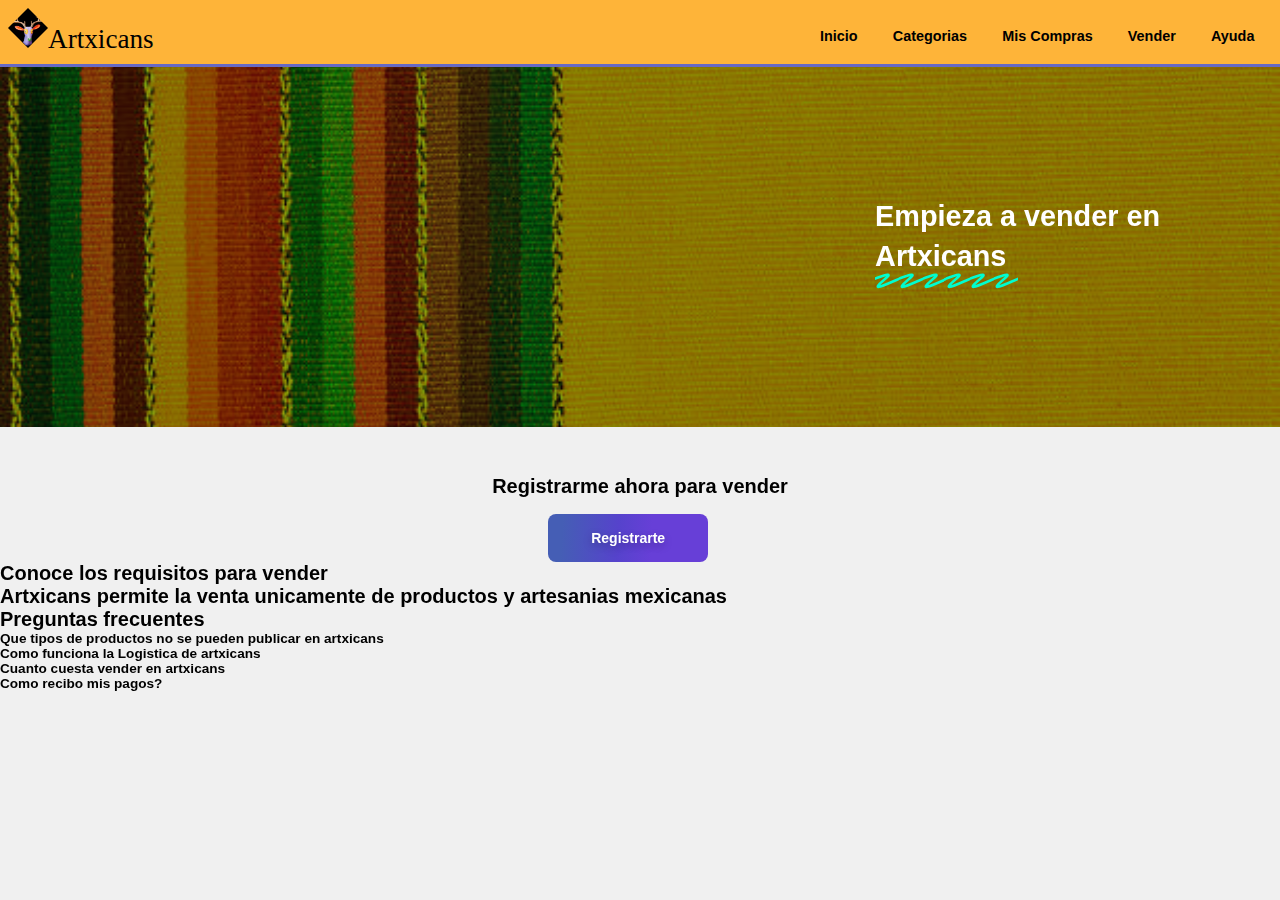
==== pages/sell.html @ db5d4f75 "Inicio de proyecto" ====
<!DOCTYPE html>
<html lang="en">
<head>
    <meta charset="UTF-8">
    <meta http-equiv="X-UA-Compatible" content="IE=edge">
    <meta name="viewport" content="width=device-width, initial-scale=1.0">
    <link rel="shortcut icon" href="/assets/logo/a.png" />
    <link rel="stylesheet" href="../styles/header/header.css"">
    <link rel="stylesheet" href="../styles/pages/sellers.css">
    <link rel="stylesheet" href="../index.css"> 

    <title>Artxicans</title>
</head>
<body>

    <!-- Header -->
    <header class="header">
        <nav class="navigation">
            <div class="logo">
                <a href="../index.html"><img src="../assets/imgimg.jpg">Artxicans</a>
            </div>
            <button class="burger-btn">
                <svg xmlns="http://www.w3.org/2000/svg" width="30" height="30" viewBox="0 0 24 24"><path d="M4 6H20V8H4zM4 11H20V13H4zM4 16H20V18H4z"/></svg>
                <svg class="none" xmlns="http://www.w3.org/2000/svg" width="30" height="30" viewBox="0 0 24 24"><path d="M16.192 6.344L11.949 10.586 7.707 6.344 6.293 7.758 10.535 12 6.293 16.242 7.707 17.656 11.949 13.414 16.192 17.656 17.606 16.242 13.364 12 17.606 7.758z"/></svg>
            </button>

            <div class="navbar" id="navbar">
                <ul class="navList">
                    <li class="navItem"><a href="">Inicio</a></li>
                    <li class="navItem"><a href="">Categorias</a></li>
                    <li class="navItem"><a href="">Mis Compras</a></li>
                    <li class="navItem"><a href="./pages/sell.html">Vender</a></li>
                    <li class="navItem"><a href="">Ayuda</a></li>
                </ul>
            </div>
        </nav>
    </header>

    <!-- Sell page -->
    <section class="sell">
        <div class="overlay"></div>
        <img src="../assets/utilities/bg_sell_1.jpg" alt="">
        <div class="sellContent container">
            <div class="textDiv">
                <h1 class="sellTitle">Empieza a vender en <p class="fancy">Artxicans</p></h1>
            </div>
        </div>
    </section>

    <section class="sign-sellers">
        <h3>Registrarme ahora para vender</h3>
        <button class="sign-btn">Registrarte</button>
    </section>
    <h3>Conoce los requisitos para vender</h3>
      <h3>Artxicans permite la venta unicamente de productos y artesanias mexicanas</h3>
      <h3>Preguntas frecuentes</h3>
      <h5>Que tipos de productos no se pueden publicar en artxicans</h5>
      <h5>Como funciona la Logistica de artxicans</h5>
      <h5>Cuanto cuesta vender en artxicans</h5>
      <h5>Como recibo mis pagos?</h5>

      <script src="../js/Burgerbtn.js"></script>
</body>
</html>
---- styles/header/header.css ----
/* Mobile first */
.header {
  position: fixed;
  background: var(--first-color);
  width: 100%;
  padding: 0.6rem;
  z-index: 1000;
  bottom: 0;
}
.navigation{
  display: flex;
  align-items: center;
  justify-content: space-between;
}
.burger-btn{
  display: block;
  background-color: var(--second-alpha-color);
  border: 0;
  border-radius: 5px;
  cursor: pointer;
  outline: thin solid var(--second-color);
  padding: 0.5rem 1rem;
  z-index: 999;
}
.burger-btn svg{
  fill: var(--white-color);
}
.icon{
  display: block;
  width: 45px;
  height: 45px;
}
.none{
  display: none;
}
.logo a{
  font-family: 'Bungee Inline', cursive;
  font-size: 1.7rem;
  text-decoration: none;
  color: var(--black-color);
}
.logo > a > img{
  
  width: 40px;
  height: 40px;
  clip-path: polygon(50% 0%, 100% 50%,50% 100%,0% 50%);
  transition: all .5s ease-in-out;
-webkit-transition: all .5s ease-in-out;
-o-transition: all .5s ease-in-out;
}
.logo > a > img:hover{
  clip-path: polygon(100% 0%,100% 100%, 0% 100%,0% 0%);
}

.rounded-logo:hover{
  clip-path: polygon(50% 0%, 100% 50%,50% 100%,0% 50%);
  -o-clip-path: polygon(50% 0%, 100% 50%,50% 100%,0% 50%);
  clip-path: polygon(50% 0%, 100% 50%,50% 100%,0% 50%);
  transition: all 1s ease-in-out;
  -webkit-transition: all .5s ease-in-out;
  -o-transition: all 1s ease-in-out;
}

@media screen and (max-width:768px){
.navbar{
  background-color: hsl(238, 45%, 59%);
  position: absolute;
  height:max-content;
  padding: 2rem;
  width: 100%;
  bottom: 0;
  right: -500%;
  box-shadow: 0 2px 4px rgba(209,209,209,0.904);
  transition: 0.8s ease;
  z-index: 1000;
}
.navbar > .navList{
  flex-direction: column;
  justify-content: center;
  width: 100%;
  margin: auto;
}

.navbar > .navList > .navItem{
  padding: 1.2rem 0;
  text-align: center;
}
.navbar > .navList > .navItem > a{
  color: var(--white-color);
  font-size: 1rem;
  font-weight: 600;
}
.navbar > .navList > .navItem > a:hover{
  color: var(--first-color);
  text-decoration: none;
}
.navbar.is-active{
  right:0;
  margin-bottom: 4.4rem; 
}
.headerBtn{
  display: none !important;
}
}

.navbar > .navList > .navItem > a:hover{
  color: hsl(238, 45%, 59%);
}
/* Desktop */

@media screen and (min-width:769px){
  .header{
    position: sticky;
    top: 0;
    padding: 0.5rem;
    height: calc(var(--header-height) - 0.5rem);
    border-bottom: 3px solid var(--second-alpha-color);
  }
  .burger-btn{
    display: none;
  }
  
  .navbar > .navList{
    margin-top: 0.5rem;
    display: flex;
    align-items: center;
    justify-content: center;
    flex-direction: row;
  }
  .navbar > .navList > .navItem > a{
    color: var(--black-color);
    padding: 0rem 0.2rem;
    font-size: 0.9rem;
    font-weight: 600;
  }

  .headerBtn{
    color: var(--black-color);
    font-weight: 500;
  }
  .btn:hover{
    transition: 0.5s ease-in-out;
    background: hsl(238, 45%, 59%,0.8);
  }
  .loginBtn > a{
    color: var(--white-color);
  }
  .loginBtn{
    background: none;
    border: 2px solid var(--second-alpha-color)!important;
  }
  .signBtn{
    background: transparent !important;
    border: 2px solid var(--second-alpha-color) !important;
  }
  .signBtn > a{
    font-weight: bold;
    color: black;
  }
  .signBtn:hover{
    background: hsl(0, 44%, 94%,0.3) !important;
  }
  .icon{
    display: none;
  }

}
@media screen and (min-width:960px){
 .navbar > .navList > .navItem{
  padding: 0 0.9rem;
  }
}
---- styles/pages/sellers.css ----
.sell{
    width: 100%;
    height: 30vh;
    position: relative;
    display: flex;
    align-items: center;
    justify-content: center;
    margin: auto;
}
.sell > .overlay{
    position: absolute;
    height: 100%;
    width: 100%;
    background:rgb(70, 83, 7);
    top:0;
    bottom: 0;
    z-index: 1;
    mix-blend-mode: hard-light; 
}
.sell > img{
    position: absolute;
    height: 100%;
    width: 100%;
    top: 0;
    bottom: 0;
    object-fit: cover;
}
.sellContent{
    width: 100%;
    height: max-content;
    padding: 0 1.5rem 1rem;
    display: flex;
    row-gap: 1rem;
    flex-direction: column;
    align-items: flex-end;
    justify-content: center;
    margin: auto;
    color: var(--white-color);
    z-index: 100;
    
}
.sell > .sellContent > .textDiv{
    padding: 1rem 0;
}
.sellTitle{
    font-weight: bold;
    position: relative;
    font-size: 1.5rem;
}

.fancy{
    position: relative;
    white-space: nowrap;
}
.fancy::after{
    --deco-height: 1rem;
    content: "";
    position: absolute;
    left: 0;
    width:50%;
    bottom: calc(var(--deco-height) * -0.625);
    height: var(--deco-height);
    background-image: url("data:image/svg+xml,%3Csvg width='100' height='64' fill='none' xmlns='http://www.w3.org/2000/svg'%3E%3Cg clip-path='url(%23a)'%3E%3Cpath d='M-17 30.5C-1 22 72-4 54 13 37.9 28.2-2.5 57.5 16 55.5s72-29 104-40' stroke='%2300FDCF' stroke-width='10'/%3E%3C/g%3E%3Cdefs%3E%3CclipPath id='a'%3E%3Cpath fill='%23fff' d='M0 0h100v64H0z'/%3E%3C/clipPath%3E%3C/defs%3E%3C/svg%3E%0A");
    background-size: auto 100%;
    background-repeat: round;
    background-position: 0em;
}

.sign-sellers{
    margin-top: 2rem;
    width: 100%;
    display: grid;
    place-content: center;
}
.sign-sellers > button{
    margin-top: 1rem;
}
.sign-btn{
  background-image: linear-gradient(92.88deg, #455EB5 9.16%, #5643CC 43.89%, #673FD7 64.72%);
  border-radius: 8px;
  border-style: none;
  box-sizing: border-box;
  color: #FFFFFF;
  cursor: pointer;
  flex-shrink: 0;
  font-family: "Inter UI","SF Pro Display",-apple-system,BlinkMacSystemFont,"Segoe UI",Roboto,Oxygen,Ubuntu,Cantarell,"Open Sans","Helvetica Neue",sans-serif;
  font-size: 14px;
  font-weight: 600;
  height: 3rem;
  margin-left: 3.5rem;
  width: 10rem;
  padding: 0 1rem;
  text-align: center;
  text-shadow: rgba(0, 0, 0, 0.25) 0 3px 8px;
  transition: all .5s;
  user-select: none;
  -webkit-user-select: none;
  touch-action: manipulation;
}

.sign-btn:hover{
    box-shadow: rgba(80, 63, 205, 0.5) 0 1px 30px;
    transition-duration: .1s;
}

@media screen and (min-width:768px){
    .sell{
        height: 40vh;
    }
    .sellTitle{
        font-size: 1.8rem;
        padding: 0 6rem 0 0;
    }
    .sign-sellers{
        margin-top: 3rem;
    }
    .sign-btn{
        padding: 0 2.6rem;
    }
    
}
@media sceen and (min-width:1024px){
    .sellTitle{
        font-size: 2rem;
    }
}
---- index.css ----
/* Custom Properties */
:root{
    --first-color: #feb439;
    --first-alpha-color: #FDD100;
    --second-color: #7D3C98;
    --second-alpha-color: #6669c5;
    --black-color: black;
    --white-color: white;
    --black-alpha-color: rgba(0,0,0,0.5);
    --white-alpha-color: rgba(255,255,255,0.5);
    --opacity-color: rgba(8,75,138,0.7);
    --font: "RaleWay",sans-serif;
    --max-width: 1200px;
    --header-height: 4.7rem;
    --link-color: #509ee3;
    --card-bg:rgb(225,225,235);
    --card-hover:rgb(255,255,255);
  }
  
  /* Reset */
  * {
      padding:0;
      margin:0;
      -webkit-box-sizing: border-box;
      -moz-box-sizing: border-box;
      box-sizing: border-box;
  }
  html{
    box-sizing: border-box;
    font-family: var(--font);
    font-size: 16px;
    scroll-behavior: smooth;
  }
  
  *,
  *::after,
  *::before{
    box-sizing: inherit;
  }
  body{
    margin: 0;
    overflow-x: hidden;
    color: var(--black-color);
    background-color: rgb(240, 240, 240);;
  }
  a{
    color: var(--link-color);
    transition: all 0.5s ease-out; 
    text-decoration: none;
  }
  li{
    list-style: none;
  }
  a:hover{
    opacity: 0.75;
  }
  h1{
    margin: 0;
    font-size: 2rem;
  }
  h2{
    margin: 0;
    font-size: 1.5rem;
  }
  h3{
    margin: 0;
    font-size: 1.25rem;
  }
  h4{
    margin: 0;
    font-size: 1rem;
  }
  h5{
    margin: 0;
    font-size: 0.85rem;
  }
  h6{
    margin: 0;
    font-size: 0.7rem;
  }
  img{
    max-width: 100%;
    height: auto;
  }
  p{
    line-height: 1.6;
  }
  .grid{
    display: grid;
    align-items: center;
  }
  .container{
    padding-left: 1.5rem;
    padding-right: 1.5rem;
  }
  .flex{
    display: flex;
    align-items: center;
  }
  .btn{
    padding: .4rem 1.5rem;
    background-color: var(--second-alpha-color);
    border: none;
    outline: none;
    border-radius: 3rem;
    cursor: pointer;
  }
  /* Por si un usuario quiere tiene algun monitos grande o hacen un zoom de > 125% */
  @media screen and (min-width:2560px){
      body{
        zoom:1.7;
      }
  }
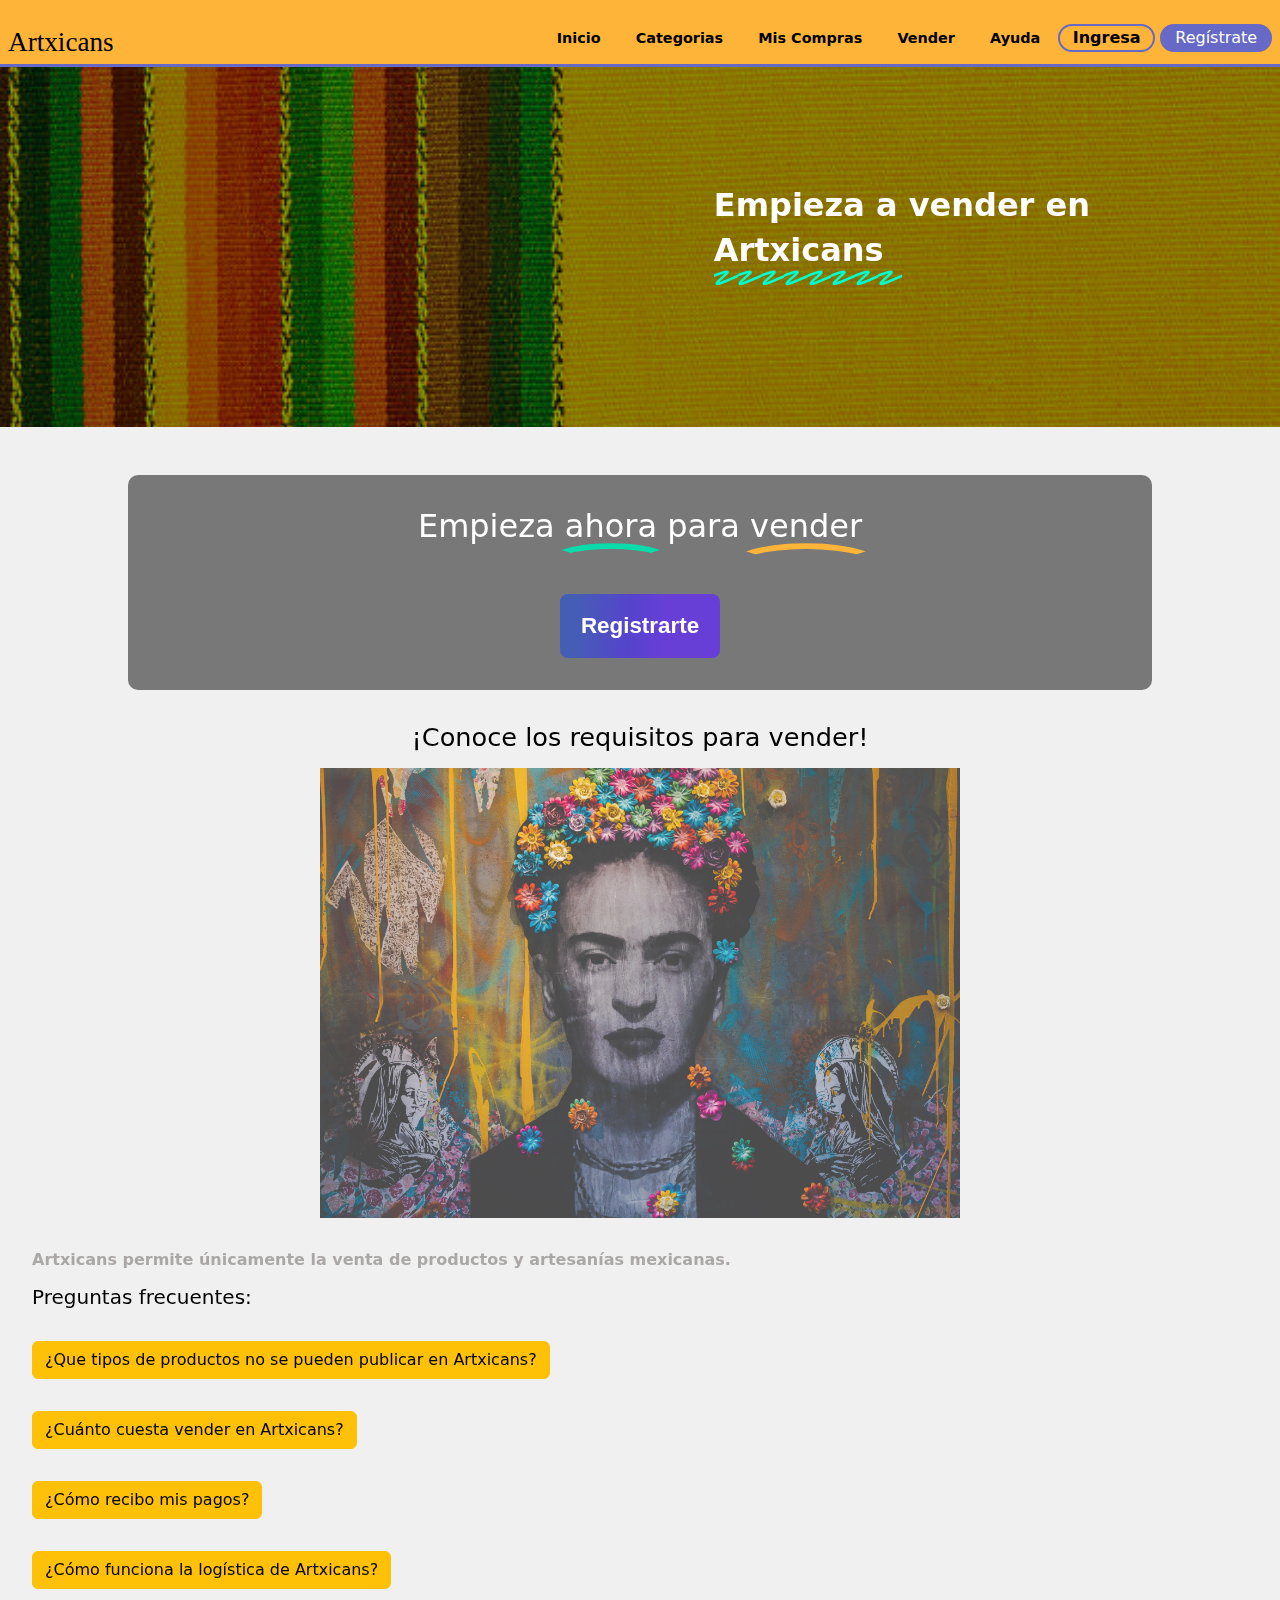
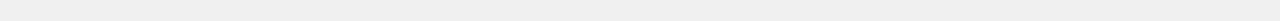
==== commit 514ad048: "Bootstrap y mejora de interfaz" ====
--- a/pages/sell.html
+++ b/pages/sell.html
@@ -4,12 +4,14 @@
     <meta charset="UTF-8">
     <meta http-equiv="X-UA-Compatible" content="IE=edge">
     <meta name="viewport" content="width=device-width, initial-scale=1.0">
+    <link rel="stylesheet" href="../styles/bootstrap-5.2.3-dist/css/bootstrap.min.css">
     <link rel="shortcut icon" href="/assets/logo/a.png" />
+    <link rel="stylesheet" href="../styles/pages/sellers.css">
     <link rel="stylesheet" href="../styles/header/header.css"">
-    <link rel="stylesheet" href="../styles/pages/sellers.css">
     <link rel="stylesheet" href="../index.css"> 
 
-    <title>Artxicans</title>
+
+    <title>Sell -Artxicans</title>
 </head>
 <body>
 
@@ -17,7 +19,7 @@
     <header class="header">
         <nav class="navigation">
             <div class="logo">
-                <a href="../index.html"><img src="../assets/imgimg.jpg">Artxicans</a>
+                <a href="../index.html"><!-- <img src="../assets/imgimg.jpg"> -->Artxicans</a>
             </div>
             <button class="burger-btn">
                 <svg xmlns="http://www.w3.org/2000/svg" width="30" height="30" viewBox="0 0 24 24"><path d="M4 6H20V8H4zM4 11H20V13H4zM4 16H20V18H4z"/></svg>
@@ -26,11 +28,21 @@
 
             <div class="navbar" id="navbar">
                 <ul class="navList">
-                    <li class="navItem"><a href="">Inicio</a></li>
+                    <li class="navItem"><a href="../index.html">Inicio</a></li>
                     <li class="navItem"><a href="">Categorias</a></li>
                     <li class="navItem"><a href="">Mis Compras</a></li>
-                    <li class="navItem"><a href="./pages/sell.html">Vender</a></li>
-                    <li class="navItem"><a href="">Ayuda</a></li>
+                    <li class="navItem"><a href="./sell.html">Vender</a></li>
+                    <li class="navItem"><a href="./help.html">Ayuda</a></li>
+                    <div class="headerBtn">
+                        <!-- <a href="#login"> -->
+                        <button class="loginBtn" onclick="location.href='#login'">
+                          <a>Ingresa</a>
+                        </button>
+                        <!-- </a> -->
+                        <button class="signBtn" onclick="location.href='#signup'">
+                          <a>Regístrate</a>
+                        </button>
+                      </div>
                 </ul>
             </div>
         </nav>
@@ -48,17 +60,85 @@
     </section>
 
     <section class="sign-sellers">
-        <h3>Registrarme ahora para vender</h3>
-        <button class="sign-btn">Registrarte</button>
-    </section>
-    <h3>Conoce los requisitos para vender</h3>
-      <h3>Artxicans permite la venta unicamente de productos y artesanias mexicanas</h3>
-      <h3>Preguntas frecuentes</h3>
-      <h5>Que tipos de productos no se pueden publicar en artxicans</h5>
-      <h5>Como funciona la Logistica de artxicans</h5>
-      <h5>Cuanto cuesta vender en artxicans</h5>
-      <h5>Como recibo mis pagos?</h5>
+        <h3>Empieza <span class="underlined underline-clip">ahora</span> para <span class="underlined underline-clip1">vender</span></h3>
+        <div class="btn-center">
+            <button class="sign-btn" onclick="location.href='./reg_seller.html'">Registrarte</button>
+        </div> 
+        </section>
+      <div class="req">
+         <h3>¡Conoce los requisitos para vender!</h3>
+       </div>
+       <div class="img-cen">
+            <img src="../assets/utilities/brett.jpg" alt="Image">
+       </div>
+      <div class="inf-container">
+        <div class="inf-art">
+            <h3>Artxicans permite únicamente la venta de productos y artesanías mexicanas.</h3>
+        </div>
+    
+        <h3 class="title-question">Preguntas frecuentes:</h3>
+<!-- Pregunta1 -->
+        <div class="info-collapse">
+            <p>
+                <a class="btn btn-warning" data-bs-toggle="collapse" href="#collapseExample" role="button" aria-expanded="false" aria-controls="collapseExample">
+                  ¿Que tipos de productos no se pueden publicar en Artxicans?
+                </a>
+              </p>
+              <div class="collapse" id="collapseExample">
+                <div class="card card-body">
+                  Algunos productos se encuentran prohibidos y restringidos debido a múltiples razones, tales como seguridad, salud y lamentablemente fragilidad de algunos productos.
+                  Para obtener información detallada sobre que productos no pueden venderse en Artxicans, consulta el documento de ayuda <strong>Restricciones de productos</strong>
+                </div>
+              </div>
+        </div>
+<!-- Pregunta 2 -->
+        <div class="info-collapse">
+            <p>
+                <a class="btn btn-warning" data-bs-toggle="collapse" href="#collapseExample2" role="button" aria-expanded="false" aria-controls="collapseExample">
+                  ¿Cuánto cuesta vender en Artxicans?
+                </a>
+              </p>
+              <div class="collapse" id="collapseExample2">
+                <div class="card card-body">
+                  Se cobraran $ MXN y más una pequena tarifa por cada venta de tú artículo, la tarifa puede variar según el costo de tu producto.
+                  Consulta el documento de <strong>Más información sobre tarifas y precios</strong>
+                </div>
+              </div>
+        </div>
+<!-- Pregunta 3 -->
+        <div class="info-collapse">
+            <p>
+                <a class="btn btn-warning" data-bs-toggle="collapse" href="#collapseExample3" role="button" aria-expanded="false" aria-controls="collapseExample">
+                  ¿Cómo recibo mis pagos?
+                </a>
+              </p>
+              <div class="collapse" id="collapseExample3">
+                <div class="card card-body">
+                  Artxicans deposita tus pagos en tu cuenta bancaria y te notificara cada vez que se haya realizado el depósito. 
+                </div>
+              </div>
+        </div>
+<!-- Pregunta 4 -->
+        <div class="info-collapse">
+            <p>
+                <a class="btn btn-warning" data-bs-toggle="collapse" href="#collapseExample4" role="button" aria-expanded="false" aria-controls="collapseExample">
+                  ¿Cómo funciona la logística de Artxicans?
+                </a>
+              </p>
+              <div class="collapse" id="collapseExample4">
+                <div class="card card-body">
+                  Logística de Artxicans es un servicio que te permite enviar tus productos de artesanias mexicanas en cualquiera de las paqueterías existentes.
+                  Cuando un cliente hace un pedido ....  
+                </div>
+              </div>
+        </div>
+        
+    </div>
+
+
+      
 
       <script src="../js/Burgerbtn.js"></script>
+      <script src="../styles/bootstrap-5.2.3-dist/js/bootstrap.min.js"></script>
 </body>
 </html>--- a/styles/pages/sellers.css
+++ b/styles/pages/sellers.css
@@ -1,126 +1,227 @@
-.sell{
-    width: 100%;
-    height: 30vh;
-    position: relative;
+.sell {
+  width: 100%;
+  height: 30vh;
+  position: relative;
+  display: flex;
+  align-items: center;
+  justify-content: center;
+  margin: auto;
+}
+.sell > .overlay {
+  position: absolute;
+  height: 100%;
+  width: 100%;
+  background: rgb(70, 83, 7);
+  top: 0;
+  bottom: 0;
+  z-index: 1;
+  mix-blend-mode: hard-light;
+}
+.sell > img {
+  position: absolute;
+  height: 100%;
+  width: 100%;
+  top: 0;
+  bottom: 0;
+  object-fit: cover;
+}
+.sellContent {
+  width: 100%;
+  height: max-content;
+  padding: 0 1.5rem 1rem;
+  display: flex;
+  row-gap: 1rem;
+  flex-direction: column;
+  align-items: flex-end;
+  justify-content: center;
+  margin: auto;
+  color: var(--white-color);
+  z-index: 100;
+}
+.sell > .sellContent > .textDiv {
+  padding: 1rem 0;
+}
+.sellTitle {
+  font-weight: bold;
+  position: relative;
+  font-size: 1.5rem;
+}
+
+.fancy {
+  position: relative;
+  white-space: nowrap;
+}
+.fancy::after {
+  --deco-height: 1rem;
+  content: "";
+  position: absolute;
+  left: 0;
+  width: 50%;
+  bottom: calc(var(--deco-height) * -0.625);
+  height: var(--deco-height);
+  background-image: url("data:image/svg+xml,%3Csvg width='100' height='64' fill='none' xmlns='http://www.w3.org/2000/svg'%3E%3Cg clip-path='url(%23a)'%3E%3Cpath d='M-17 30.5C-1 22 72-4 54 13 37.9 28.2-2.5 57.5 16 55.5s72-29 104-40' stroke='%2300FDCF' stroke-width='10'/%3E%3C/g%3E%3Cdefs%3E%3CclipPath id='a'%3E%3Cpath fill='%23fff' d='M0 0h100v64H0z'/%3E%3C/clipPath%3E%3C/defs%3E%3C/svg%3E%0A");
+  background-size: auto 100%;
+  background-repeat: round;
+  background-position: 0em;
+}
+
+.sign-sellers {
+  margin-top: 2rem;
+  width: 80%;
+  display: grid;
+  place-content: center;
+  background-color: rgba(0, 0, 0, 0.5);
+  padding: 2rem;
+  margin: 2rem auto;
+  color: white;
+  border-radius: 10px;
+}
+.sign-sellers h3 {
+  font-size: 1.2rem;
+}
+/* ------------------ */
+.underlined {
+  /*   background: red; */
+  position: relative;
+}
+.underline-clip:after {
+  content: "";
+  position: absolute;
+  top: 95%;
+  width: 150%;
+  aspect-ratio: 3 / 1;
+  left: 50%;
+  transform: translate(-50%, 0);
+  border-radius: 50%;
+  border: 6px solid #09dbaa;
+  /* Use a clip-path to hide and show the bits you want */
+  clip-path: polygon(0 0, 50% 50%, 100% 0);
+}
+.underline-clip1:after {
+  content: "";
+  position: absolute;
+  top: 95%;
+  width: 150%;
+  aspect-ratio: 3 / 1;
+  left: 50%;
+  transform: translate(-50%, 0);
+  border-radius: 50%;
+  border: 6px solid var(--first-color);
+  /* Use a clip-path to hide and show the bits you want */
+  clip-path: polygon(0 0, 50% 50%, 100% 0);
+}
+
+/* ------------------ */
+
+.sign-sellers > button {
+  margin-top: 1rem;
+}
+.sign-btn {
+  background-image: linear-gradient(
+    92.88deg,
+    #455eb5 9.16%,
+    #5643cc 43.89%,
+    #673fd7 64.72%
+  );
+
+  border-radius: 8px;
+  border-style: none;
+  box-sizing: border-box;
+  color: #ffffff;
+  cursor: pointer;
+  font-family: "Inter UI", "SF Pro Display", -apple-system, BlinkMacSystemFont,
+    "Segoe UI", Roboto, Oxygen, Ubuntu, Cantarell, "Open Sans", "Helvetica Neue",
+    sans-serif;
+  font-size: 14px;
+  font-weight: 600;
+  height: 2rem;
+  width: 5rem;
+
+  /*text-align: center;
+  text-shadow: rgba(0, 0, 0, 0.25) 0 3px 8px;
+  transition: all .5s;
+   */
+}
+.btn-center {
+  margin-top: 3rem;
+  display: flex;
+  justify-content: center;
+}
+
+.sign-btn:hover {
+  box-shadow: rgba(80, 63, 205, 0.5) 0 1px 30px;
+  transition-duration: 0.1s;
+}
+.req h3{
+    font-size: 1.2rem;
+    text-align: center;
+
+}
+.inf-container{
+    margin: 2rem 0.5rem;
+}
+.inf-art h3{
+    color:rgb(172, 167, 167);
+    font-weight: bold;
+    font-size: 1rem;
+}
+.img-cen{
+    margin-top: 1rem;
     display: flex;
     align-items: center;
     justify-content: center;
-    margin: auto;
-}
-.sell > .overlay{
-    position: absolute;
-    height: 100%;
-    width: 100%;
-    background:rgb(70, 83, 7);
-    top:0;
-    bottom: 0;
-    z-index: 1;
-    mix-blend-mode: hard-light; 
-}
-.sell > img{
-    position: absolute;
-    height: 100%;
-    width: 100%;
-    top: 0;
-    bottom: 0;
-    object-fit: cover;
-}
-.sellContent{
-    width: 100%;
-    height: max-content;
-    padding: 0 1.5rem 1rem;
-    display: flex;
-    row-gap: 1rem;
-    flex-direction: column;
-    align-items: flex-end;
-    justify-content: center;
-    margin: auto;
-    color: var(--white-color);
-    z-index: 100;
-    
-}
-.sell > .sellContent > .textDiv{
-    padding: 1rem 0;
-}
-.sellTitle{
-    font-weight: bold;
-    position: relative;
-    font-size: 1.5rem;
-}
-
-.fancy{
-    position: relative;
-    white-space: nowrap;
-}
-.fancy::after{
-    --deco-height: 1rem;
-    content: "";
-    position: absolute;
-    left: 0;
-    width:50%;
-    bottom: calc(var(--deco-height) * -0.625);
-    height: var(--deco-height);
-    background-image: url("data:image/svg+xml,%3Csvg width='100' height='64' fill='none' xmlns='http://www.w3.org/2000/svg'%3E%3Cg clip-path='url(%23a)'%3E%3Cpath d='M-17 30.5C-1 22 72-4 54 13 37.9 28.2-2.5 57.5 16 55.5s72-29 104-40' stroke='%2300FDCF' stroke-width='10'/%3E%3C/g%3E%3Cdefs%3E%3CclipPath id='a'%3E%3Cpath fill='%23fff' d='M0 0h100v64H0z'/%3E%3C/clipPath%3E%3C/defs%3E%3C/svg%3E%0A");
-    background-size: auto 100%;
-    background-repeat: round;
-    background-position: 0em;
-}
-
-.sign-sellers{
-    margin-top: 2rem;
-    width: 100%;
-    display: grid;
-    place-content: center;
-}
-.sign-sellers > button{
-    margin-top: 1rem;
-}
-.sign-btn{
-  background-image: linear-gradient(92.88deg, #455EB5 9.16%, #5643CC 43.89%, #673FD7 64.72%);
-  border-radius: 8px;
-  border-style: none;
-  box-sizing: border-box;
-  color: #FFFFFF;
-  cursor: pointer;
-  flex-shrink: 0;
-  font-family: "Inter UI","SF Pro Display",-apple-system,BlinkMacSystemFont,"Segoe UI",Roboto,Oxygen,Ubuntu,Cantarell,"Open Sans","Helvetica Neue",sans-serif;
-  font-size: 14px;
-  font-weight: 600;
-  height: 3rem;
-  margin-left: 3.5rem;
-  width: 10rem;
-  padding: 0 1rem;
-  text-align: center;
-  text-shadow: rgba(0, 0, 0, 0.25) 0 3px 8px;
-  transition: all .5s;
-  user-select: none;
-  -webkit-user-select: none;
-  touch-action: manipulation;
-}
-
-.sign-btn:hover{
-    box-shadow: rgba(80, 63, 205, 0.5) 0 1px 30px;
-    transition-duration: .1s;
-}
-
-@media screen and (min-width:768px){
-    .sell{
-        height: 40vh;
-    }
-    .sellTitle{
-        font-size: 1.8rem;
-        padding: 0 6rem 0 0;
-    }
-    .sign-sellers{
-        margin-top: 3rem;
-    }
-    .sign-btn{
-        padding: 0 2.6rem;
-    }
-    
-}
-@media sceen and (min-width:1024px){
-    .sellTitle{
-        font-size: 2rem;
-    }
-}+}
+.img-cen img{
+    opacity: 0.8;
+    object-fit: fill;
+    width: 80vw;
+    height: 50vh;
+}
+.info-collapse{
+  margin-top: 2rem;
+}
+
+.title-question{
+  margin-top: 1rem;
+}
+/* .btn-color{
+  background-color: #455eb5 !important;
+} */
+@media screen and (min-width: 768px) {
+  .sell {
+    height: 40vh;
+  }
+  .sellTitle {
+    font-size: 1.8rem;
+    padding: 0 6rem 0 0;
+  }
+  .sign-sellers {
+    margin-top: 3rem;
+  }
+  .sign-sellers h3 {
+    font-size: 2rem;
+  }
+  .sign-btn {
+    width: 8rem;
+  }
+  .req h3{
+    font-size: 1.6rem;
+  }
+  .inf-container{
+    margin: 2rem ;
+  }
+  .img-cen img{
+    width: 50vw;
+    height: 50vh;
+}
+}
+@media screen and (min-width: 1024px) {
+  .sellTitle {
+    font-size: 2rem;
+  }
+  .sign-btn {
+    font-size: 1.4rem;
+    width: 10rem;
+    height: 4rem;
+  }
+}
--- a/styles/header/header.css
+++ b/styles/header/header.css
@@ -1,4 +1,15 @@
 /* Mobile first */
+.btn-i {
+  padding: 0.4rem 1.5rem;
+  background-color: var(--second-alpha-color);
+  border: none;
+  outline: none;
+  border-radius: 3rem;
+  cursor: pointer;
+}
+/* .btn-header1{
+  background: var(--second-alpha-color) !important;
+} */
 .header {
   position: fixed;
   background: var(--first-color);
@@ -7,12 +18,12 @@
   z-index: 1000;
   bottom: 0;
 }
-.navigation{
+.navigation {
   display: flex;
   align-items: center;
   justify-content: space-between;
 }
-.burger-btn{
+.burger-btn {
   display: block;
   background-color: var(--second-alpha-color);
   border: 0;
@@ -22,151 +33,181 @@
   padding: 0.5rem 1rem;
   z-index: 999;
 }
-.burger-btn svg{
+.burger-btn svg {
   fill: var(--white-color);
 }
-.icon{
+.icon {
   display: block;
   width: 45px;
   height: 45px;
 }
-.none{
+.none {
   display: none;
 }
-.logo a{
-  font-family: 'Bungee Inline', cursive;
+.logo a {
+  font-family: "Bungee Inline", cursive;
   font-size: 1.7rem;
   text-decoration: none;
   color: var(--black-color);
 }
-.logo > a > img{
-  
+/* .logo > a > img {
   width: 40px;
   height: 40px;
-  clip-path: polygon(50% 0%, 100% 50%,50% 100%,0% 50%);
-  transition: all .5s ease-in-out;
--webkit-transition: all .5s ease-in-out;
--o-transition: all .5s ease-in-out;
-}
-.logo > a > img:hover{
-  clip-path: polygon(100% 0%,100% 100%, 0% 100%,0% 0%);
-}
-
-.rounded-logo:hover{
-  clip-path: polygon(50% 0%, 100% 50%,50% 100%,0% 50%);
-  -o-clip-path: polygon(50% 0%, 100% 50%,50% 100%,0% 50%);
-  clip-path: polygon(50% 0%, 100% 50%,50% 100%,0% 50%);
+  clip-path: polygon(50% 0%, 100% 50%, 50% 100%, 0% 50%);
+  transition: all 0.5s ease-in-out;
+  -webkit-transition: all 0.5s ease-in-out;
+  -o-transition: all 0.5s ease-in-out;
+}
+.logo > a > img:hover {
+  clip-path: polygon(100% 0%, 100% 100%, 0% 100%, 0% 0%);
+}
+
+.rounded-logo:hover {
+  clip-path: polygon(50% 0%, 100% 50%, 50% 100%, 0% 50%);
+  -o-clip-path: polygon(50% 0%, 100% 50%, 50% 100%, 0% 50%);
+  clip-path: polygon(50% 0%, 100% 50%, 50% 100%, 0% 50%);
   transition: all 1s ease-in-out;
-  -webkit-transition: all .5s ease-in-out;
+  -webkit-transition: all 0.5s ease-in-out;
   -o-transition: all 1s ease-in-out;
 }
-
-@media screen and (max-width:768px){
-.navbar{
-  background-color: hsl(238, 45%, 59%);
-  position: absolute;
-  height:max-content;
-  padding: 2rem;
-  width: 100%;
-  bottom: 0;
-  right: -500%;
-  box-shadow: 0 2px 4px rgba(209,209,209,0.904);
-  transition: 0.8s ease;
-  z-index: 1000;
-}
-.navbar > .navList{
-  flex-direction: column;
-  justify-content: center;
-  width: 100%;
-  margin: auto;
-}
-
-.navbar > .navList > .navItem{
-  padding: 1.2rem 0;
-  text-align: center;
-}
-.navbar > .navList > .navItem > a{
-  color: var(--white-color);
-  font-size: 1rem;
-  font-weight: 600;
-}
-.navbar > .navList > .navItem > a:hover{
-  color: var(--first-color);
-  text-decoration: none;
-}
-.navbar.is-active{
-  right:0;
-  margin-bottom: 4.4rem; 
-}
-.headerBtn{
-  display: none !important;
-}
-}
-
-.navbar > .navList > .navItem > a:hover{
+ */
+@media screen and (max-width: 768px) {
+  .navbar {
+    background-color: hsl(238, 45%, 59%);
+    position: absolute;
+    height: max-content;
+    padding: 2rem;
+    width: 100%;
+    bottom: 0;
+    right: -500%;
+    box-shadow: 0 2px 4px rgba(209, 209, 209, 0.904);
+    transition: 0.8s ease;
+    z-index: 1000;
+  }
+  .navbar > .navList {
+    flex-direction: column;
+    justify-content: center;
+    width: 100%;
+    margin: auto;
+  }
+
+  .navbar > .navList > .navItem {
+    padding: 1.2rem 0;
+    text-align: center;
+  }
+  .navbar > .navList > .navItem > a {
+    color: var(--white-color);
+    font-size: 1rem;
+    font-weight: 600;
+  }
+  .navbar > .navList > .navItem > a:hover {
+    color: var(--first-color);
+    text-decoration: none;
+  }
+  .navbar.is-active {
+    right: 0;
+    margin-bottom: 4.4rem;
+  }
+  .headerBtn {
+    display: none !important;
+  }
+}
+.navbar > .navList > .navItem > a:hover {
   color: hsl(238, 45%, 59%);
 }
+
+.dropdown:hover .dropdown-menu {
+  display: block;
+  margin: 0;
+  z-index: 5000;
+}
+@media screen and (max-width: 768px) {
+  .dropdown:hover .dropdown-menu {
+    display: none;
+  }
+}
+
 /* Desktop */
 
-@media screen and (min-width:769px){
-  .header{
+@media screen and (min-width: 769px) {
+  .header {
     position: sticky;
     top: 0;
     padding: 0.5rem;
     height: calc(var(--header-height) - 0.5rem);
     border-bottom: 3px solid var(--second-alpha-color);
   }
-  .burger-btn{
+  .burger-btn {
     display: none;
   }
-  
-  .navbar > .navList{
+
+  .navbar > .navList {
     margin-top: 0.5rem;
     display: flex;
     align-items: center;
     justify-content: center;
     flex-direction: row;
   }
-  .navbar > .navList > .navItem > a{
+  .navbar > .navList > .navItem > a {
     color: var(--black-color);
     padding: 0rem 0.2rem;
     font-size: 0.9rem;
     font-weight: 600;
   }
 
-  .headerBtn{
+  .headerBtn {
     color: var(--black-color);
     font-weight: 500;
   }
-  .btn:hover{
-    transition: 0.5s ease-in-out;
-    background: hsl(238, 45%, 59%,0.8);
-  }
-  .loginBtn > a{
+  .loginBtn:hover {
+    transition: 0.2s ease-in-out;
+    background: hsl(238, 45%, 59%, 0.8);
     color: var(--white-color);
   }
-  .loginBtn{
-    background: none;
-    border: 2px solid var(--second-alpha-color)!important;
-  }
-  .signBtn{
-    background: transparent !important;
-    border: 2px solid var(--second-alpha-color) !important;
-  }
-  .signBtn > a{
+  .loginBtn {
+    background: transparent;
+    border: 2px solid var(--second-alpha-color);
     font-weight: bold;
-    color: black;
-  }
-  .signBtn:hover{
-    background: hsl(0, 44%, 94%,0.3) !important;
-  }
-  .icon{
+    padding: 0 0.8rem;
+    border-radius: 3rem;
+    transition: 0.2s ease-in-out;
+  }
+
+  .signBtn {
+    background: var(--second-alpha-color);
+    border: 2px solid var(--second-alpha-color);
+    color: var(--white-color);
+    padding: 0 0.8rem;
+    border-radius: 3rem;
+    transition: 0.2s ease-in-out;
+  }
+  
+  .signBtn:hover {
+    background: hsla(0, 4%, 63%, 0.3);
+    transition: 0.2s ease-in-out;
+  }
+  .icon {
     display: none;
   }
-
-}
-@media screen and (min-width:960px){
- .navbar > .navList > .navItem{
-  padding: 0 0.9rem;
-  }
-}+}
+@media screen and (min-width: 960px) {
+  .navbar > .navList > .navItem {
+    padding: 0 0.9rem;
+  }
+}
+@media screen and (max-width: 320px) {
+  .icon {
+    width: 29px;
+    height: 29px;
+  }
+  .logo a {
+    font-size: 1.2rem;
+  }
+  .logo a img {
+    width: 20px;
+    height: 20px;
+  }
+  .burger-btn {
+    padding: 0.3rem 0.6rem;
+  }
+}
--- a/index.css
+++ b/index.css
@@ -89,6 +89,7 @@
     display: grid;
     align-items: center;
   }
+  
   .container{
     padding-left: 1.5rem;
     padding-right: 1.5rem;
@@ -97,7 +98,7 @@
     display: flex;
     align-items: center;
   }
-  .btn{
+  .btn-i{
     padding: .4rem 1.5rem;
     background-color: var(--second-alpha-color);
     border: none;
@@ -105,7 +106,7 @@
     border-radius: 3rem;
     cursor: pointer;
   }
-  /* Por si un usuario quiere tiene algun monitos grande o hacen un zoom de > 125% */
+  /* Por si un usuario quiere tiene algun monitor grande o hacen un zoom de > 125% */
   @media screen and (min-width:2560px){
       body{
         zoom:1.7;
